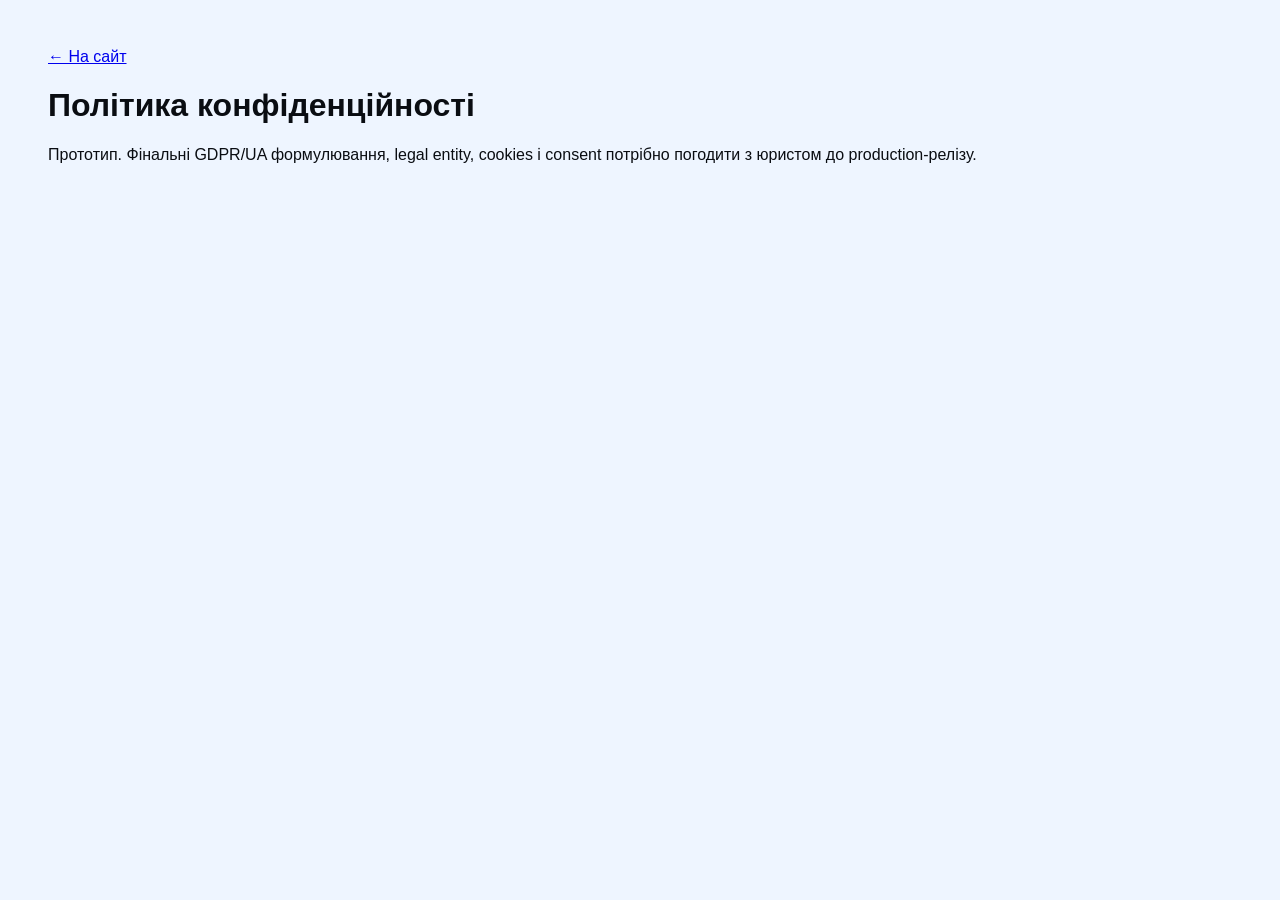
==== privacy.html @ 2598e449 "Add files via upload" ====
<!doctype html><html lang="uk"><head><meta charset="utf-8"><meta name="viewport" content="width=device-width,initial-scale=1"><title>Privacy — POLISHCHUK / GROWTH</title></head><body style="font-family:Arial;background:#eef5ff;padding:40px;color:#0a0d12"><a href="index.html">← На сайт</a><h1>Політика конфіденційності</h1><p>Прототип. Фінальні GDPR/UA формулювання, legal entity, cookies і consent потрібно погодити з юристом до production-релізу.</p></body></html>
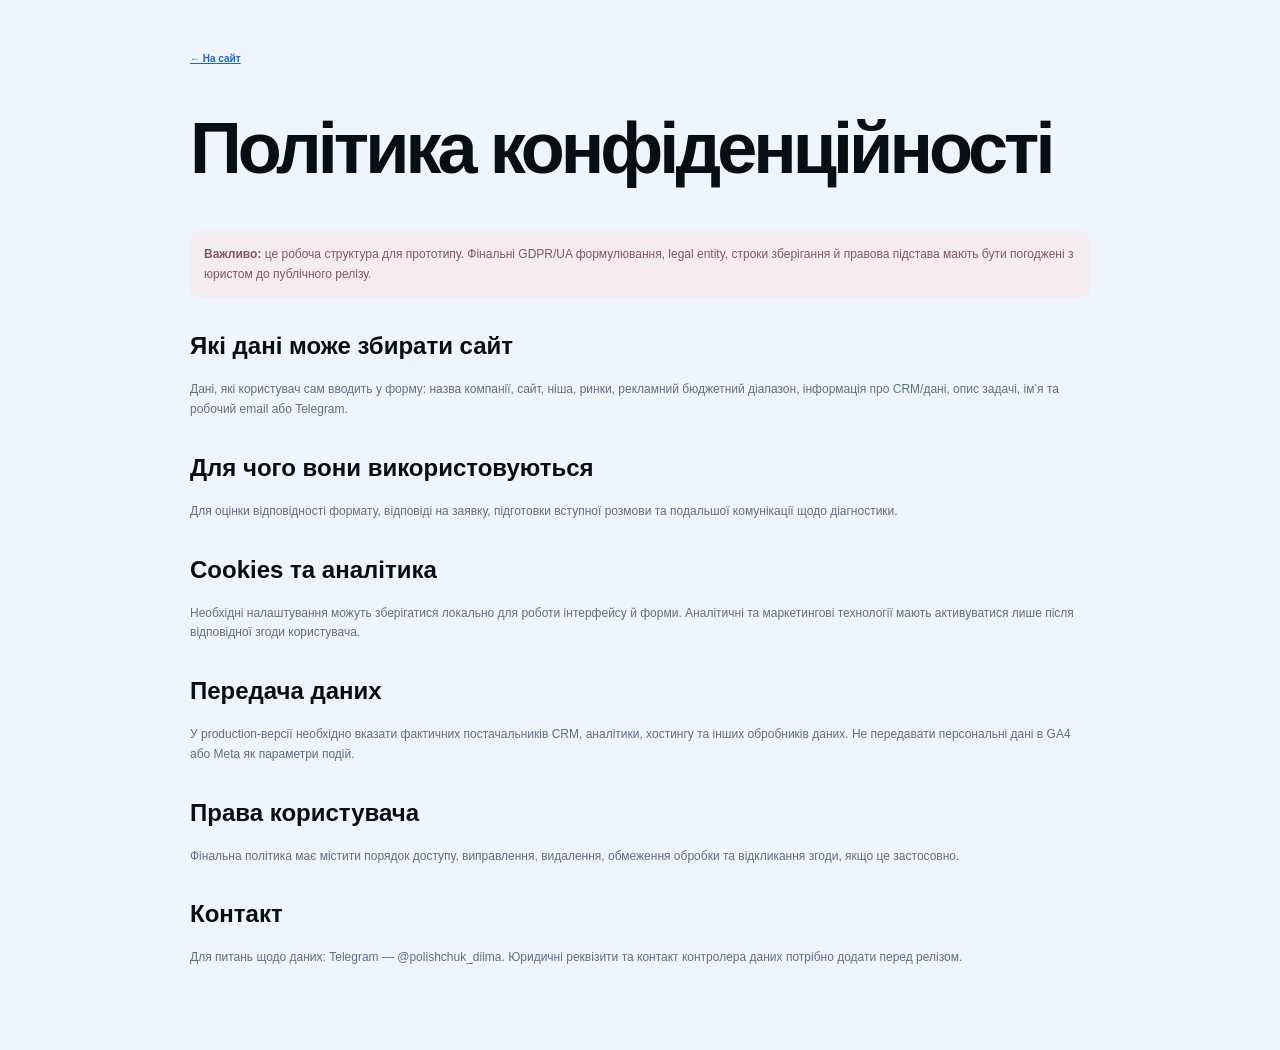
==== commit eb96a7f4: "Add files via upload" ====
--- a/privacy.html
+++ b/privacy.html
@@ -1 +1,12 @@
-<!doctype html><html lang="uk"><head><meta charset="utf-8"><meta name="viewport" content="width=device-width,initial-scale=1"><title>Privacy — POLISHCHUK / GROWTH</title></head><body style="font-family:Arial;background:#eef5ff;padding:40px;color:#0a0d12"><a href="index.html">← На сайт</a><h1>Політика конфіденційності</h1><p>Прототип. Фінальні GDPR/UA формулювання, legal entity, cookies і consent потрібно погодити з юристом до production-релізу.</p></body></html>+<!doctype html><html lang="uk"><head><meta charset="utf-8"><meta name="viewport" content="width=device-width,initial-scale=1">
+<title>Політика конфіденційності — POLISHCHUK / GROWTH</title><meta name="robots" content="index,follow"><link rel="canonical" href="https://dimpolischuk2003-cyber.github.io/growth/privacy.html">
+<style>body{margin:0;background:#eef5ff;color:#0a0d12;font-family:Arial,Helvetica,sans-serif}.w{width:min(calc(100% - 32px),900px);margin:auto;padding:48px 0 70px}h1{font-size:clamp(44px,6vw,72px);letter-spacing:-.055em;line-height:.95}h2{margin-top:34px;font-size:24px}p,li{color:#5c6f86;line-height:1.65;font-size:12px}.note{padding:14px;border-radius:10px;background:#f4ecef;color:#835663}.back{color:#1767e8;font-weight:900;font-size:10px}</style></head>
+<body><main class="w"><a class="back" href="index.html">← На сайт</a><h1>Політика конфіденційності</h1>
+<p class="note"><strong>Важливо:</strong> це робоча структура для прототипу. Фінальні GDPR/UA формулювання, legal entity, строки зберігання й правова підстава мають бути погоджені з юристом до публічного релізу.</p>
+<h2>Які дані може збирати сайт</h2><p>Дані, які користувач сам вводить у форму: назва компанії, сайт, ніша, ринки, рекламний бюджетний діапазон, інформація про CRM/дані, опис задачі, ім’я та робочий email або Telegram.</p>
+<h2>Для чого вони використовуються</h2><p>Для оцінки відповідності формату, відповіді на заявку, підготовки вступної розмови та подальшої комунікації щодо діагностики.</p>
+<h2>Cookies та аналітика</h2><p>Необхідні налаштування можуть зберігатися локально для роботи інтерфейсу й форми. Аналітичні та маркетингові технології мають активуватися лише після відповідної згоди користувача.</p>
+<h2>Передача даних</h2><p>У production-версії необхідно вказати фактичних постачальників CRM, аналітики, хостингу та інших обробників даних. Не передавати персональні дані в GA4 або Meta як параметри подій.</p>
+<h2>Права користувача</h2><p>Фінальна політика має містити порядок доступу, виправлення, видалення, обмеження обробки та відкликання згоди, якщо це застосовно.</p>
+<h2>Контакт</h2><p>Для питань щодо даних: Telegram — @polishchuk_diima. Юридичні реквізити та контакт контролера даних потрібно додати перед релізом.</p>
+</main></body></html>
